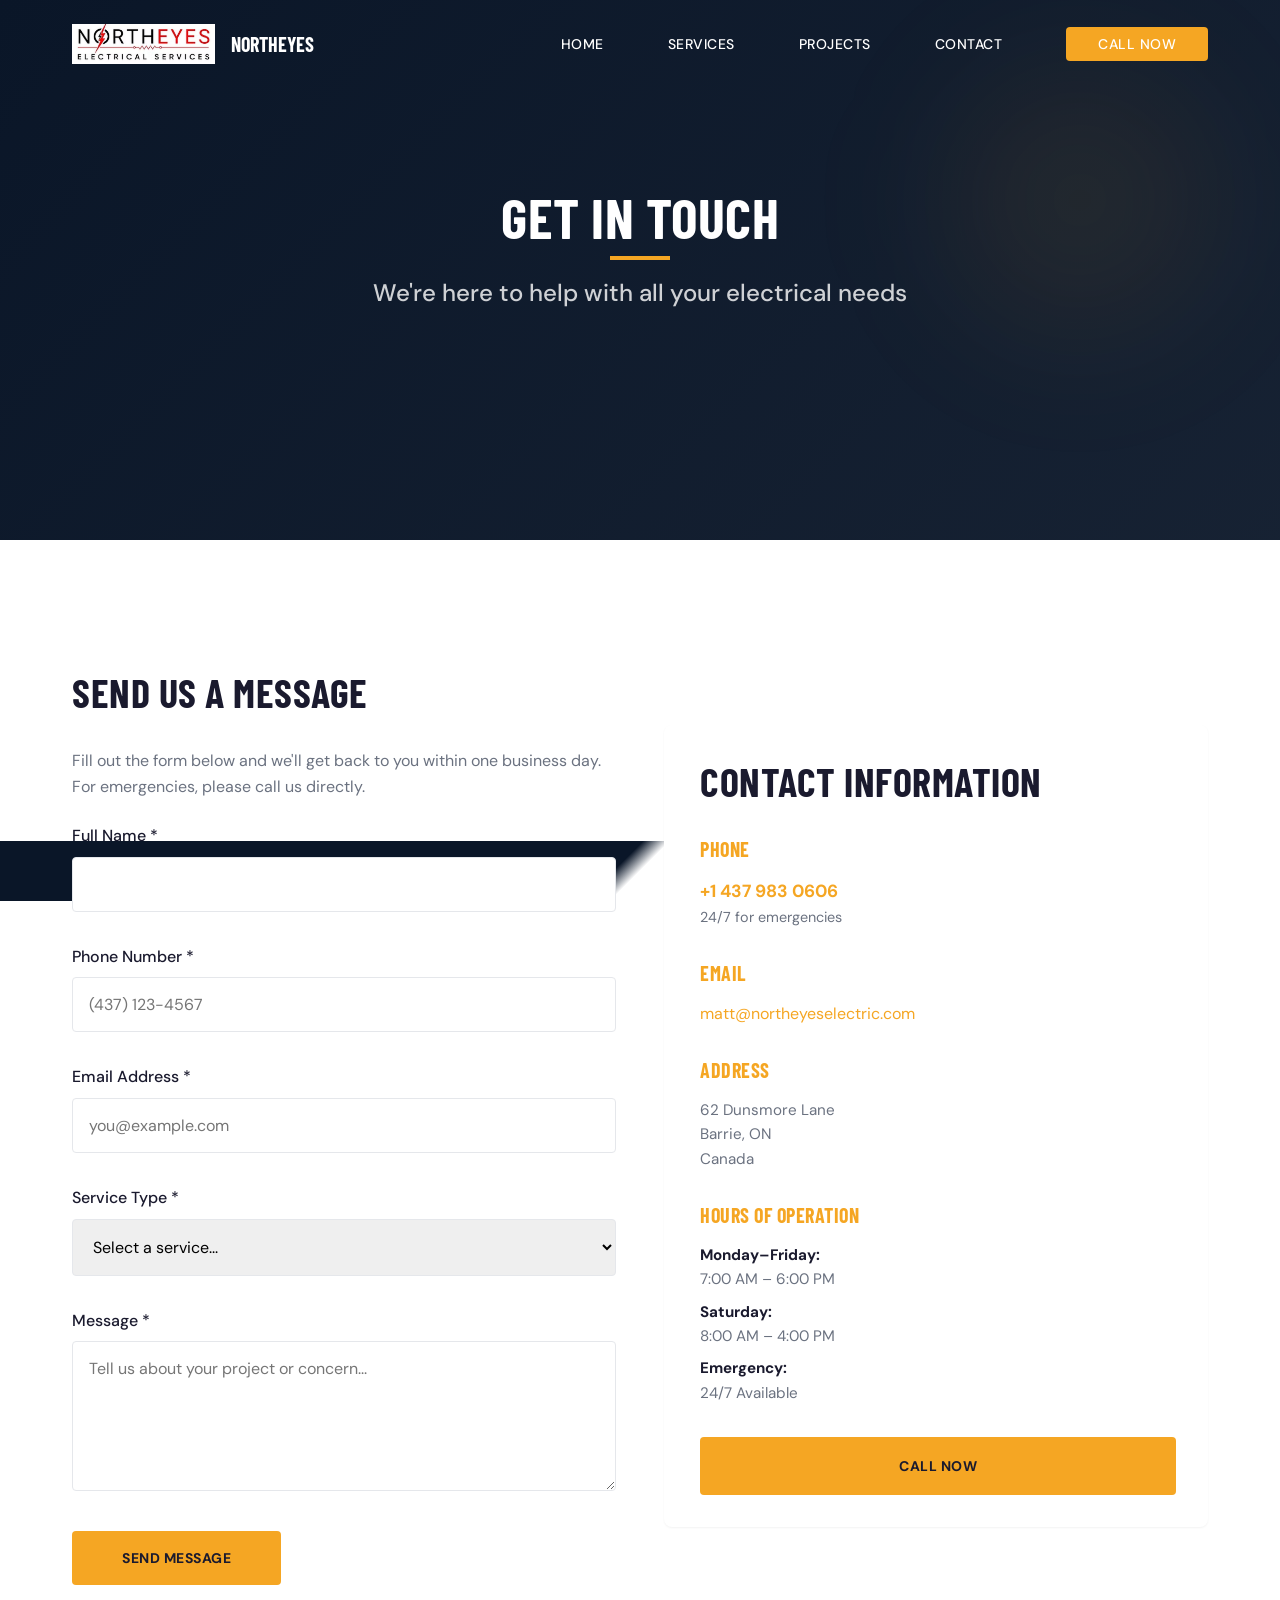
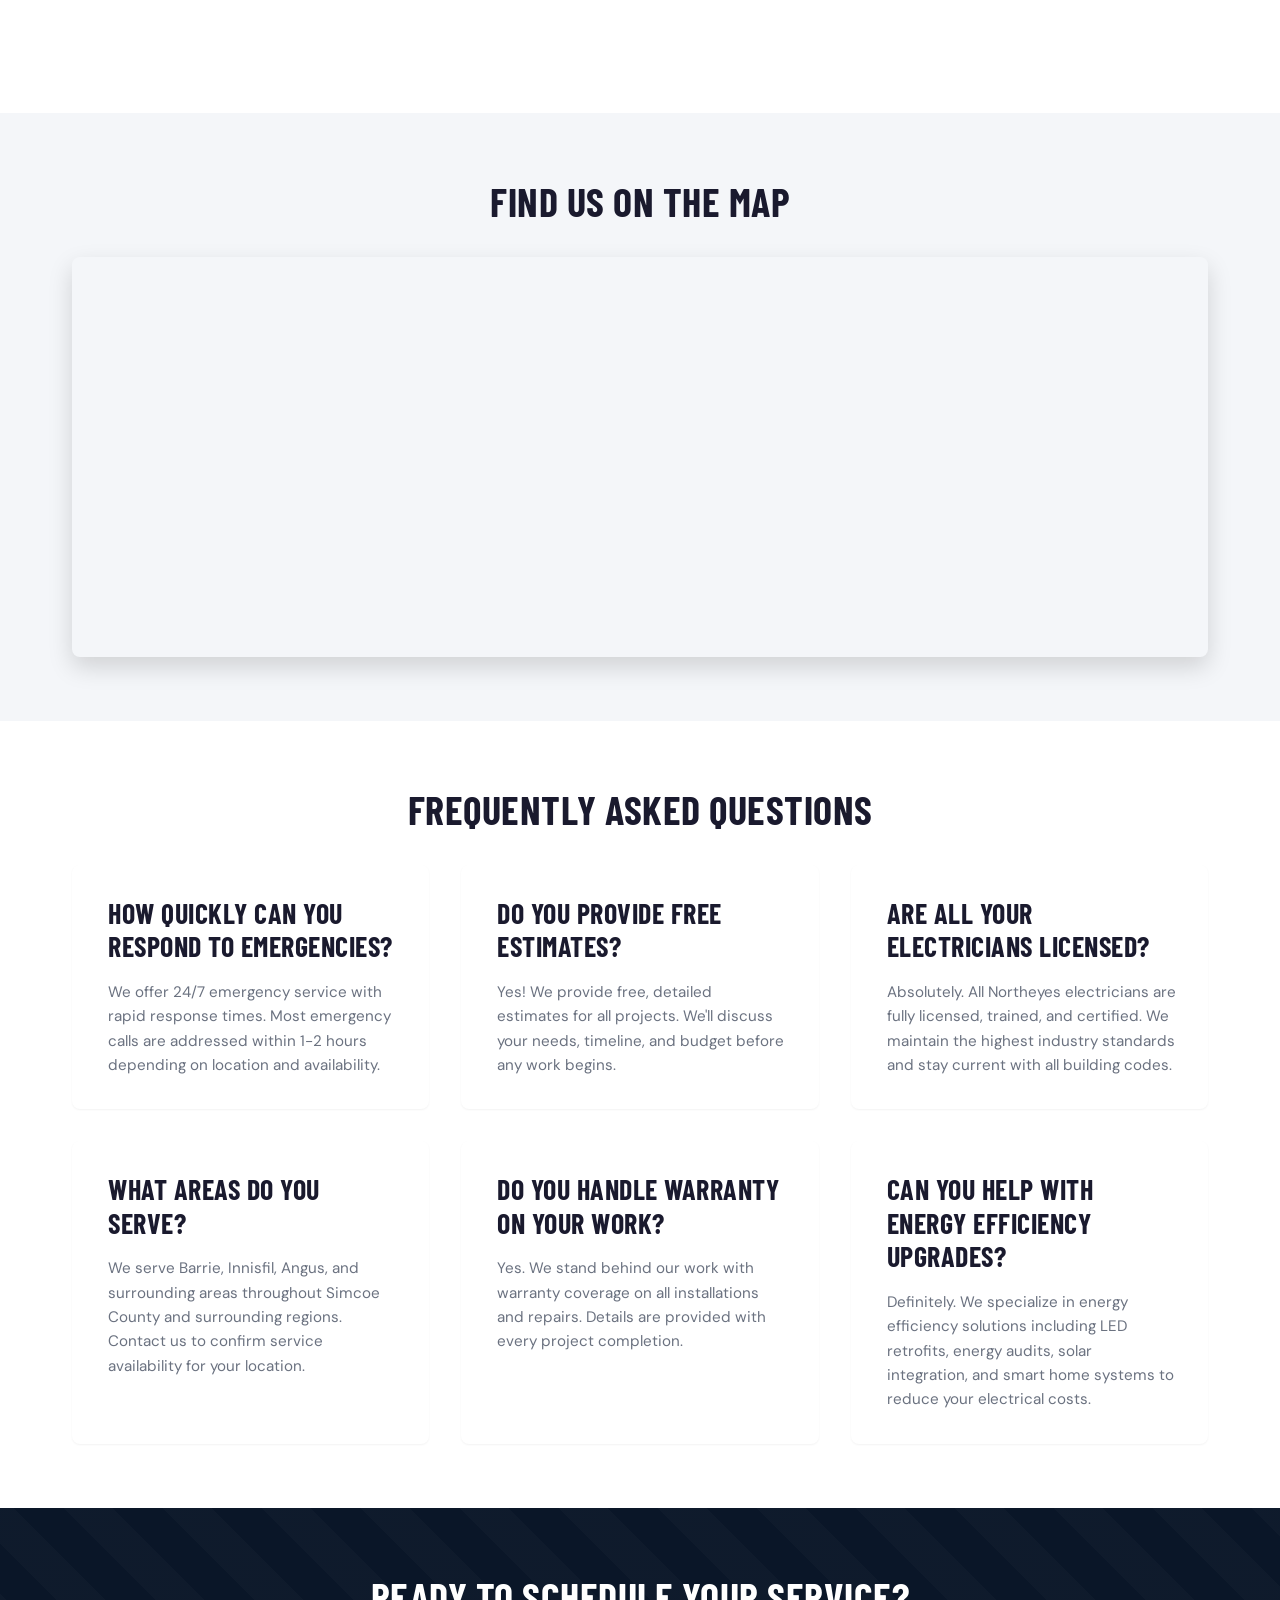
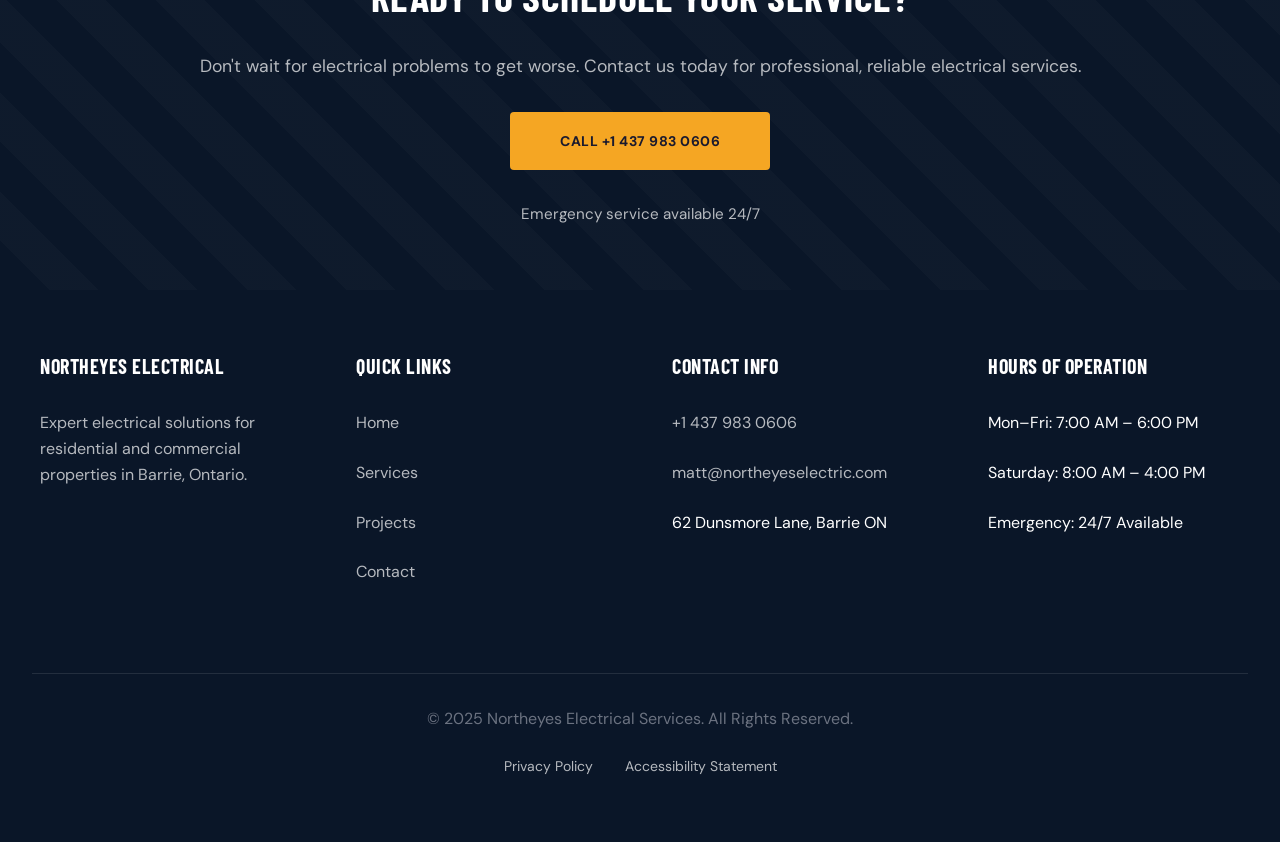
==== contact.html @ c3a29871 "first commit" ====
<!DOCTYPE html>
<html lang="en">
<head>
  <meta charset="UTF-8">
  <meta name="viewport" content="width=device-width, initial-scale=1.0">
  <meta name="robots" content="index, follow">
  <meta name="description" content="Contact Northeyes Electrical Services in Barrie, ON. Get a free consultation, call for emergency service, or fill out our contact form.">
  <meta name="keywords" content="contact electrician Barrie, electrical service request, emergency electrical service, electrician near me">
  <meta property="og:title" content="Contact Us | Northeyes Electrical Services">
  <meta property="og:description" content="Contact Northeyes Electrical Services in Barrie, Ontario. Available 24/7 for emergencies and consultations.">

  <title>Contact | Northeyes Electrical Services</title>
  
  <!-- Google Fonts -->
  <link rel="preconnect" href="https://fonts.googleapis.com">
  <link rel="preconnect" href="https://fonts.gstatic.com" crossorigin>
  <link href="https://fonts.googleapis.com/css2?family=Barlow+Condensed:wght@700&family=DM+Sans:wght@400;500&display=swap" rel="stylesheet">

  <!-- Stylesheet -->
  <link rel="stylesheet" href="css/style.css">
</head>
<body>

<!-- ===============================================
     HEADER & NAVIGATION
     =============================================== -->

<header>
  <div class="nav-container">
    <div class="logo">
      <img src="images/logo.png" alt="Northeyes Electrical Services Logo">
      <span>Northeyes</span>
    </div>

    <nav class="nav-menu">
      <li><a href="index.html">Home</a></li>
      <li><a href="services.html">Services</a></li>
      <li><a href="projects.html">Projects</a></li>
      <li><a href="contact.html">Contact</a></li>
      <li><a href="tel:+14379830606" class="nav-call-btn">Call Now</a></li>
    </nav>

    <div class="hamburger">
      <span></span>
      <span></span>
      <span></span>
    </div>
  </div>

  <div class="mobile-menu">
    <a href="index.html">Home</a>
    <a href="services.html">Services</a>
    <a href="projects.html">Projects</a>
    <a href="contact.html">Contact</a>
    <a href="tel:+14379830606" class="btn btn--primary">Call Now</a>
  </div>
</header>

<!-- ===============================================
     CONTACT HERO
     =============================================== -->

<section class="hero" style="padding-top: 120px; min-height: 60vh;">
  <div class="hero-content">
    <h1>Get in Touch</h1>
    <p class="subtitle">We're here to help with all your electrical needs</p>
  </div>
</section>

<!-- ===============================================
     CONTACT MAIN SECTION
     =============================================== -->

<section class="section">
  <div class="container">
    <div class="image-section" style="gap: var(--spacing-xl);">
      <!-- FORM -->
      <div class="scroll-animate">
        <h2>Send us a Message</h2>
        <p>Fill out the form below and we'll get back to you within one business day. For emergencies, please call us directly.</p>

        <div class="form-success" id="formSuccess">
          ✓ <strong>Thank you!</strong> Your message has been received. We'll contact you soon.
        </div>

        <form id="contactForm">
          <!-- Full Name -->
          <div class="form-group">
            <label for="fullName">Full Name *</label>
            <input type="text" id="fullName" name="fullName" required>
            <div class="form-error"></div>
          </div>

          <!-- Phone Number -->
          <div class="form-group">
            <label for="phone">Phone Number *</label>
            <input type="tel" id="phone" name="phone" placeholder="(437) 123-4567" required>
            <div class="form-error"></div>
          </div>

          <!-- Email -->
          <div class="form-group">
            <label for="email">Email Address *</label>
            <input type="email" id="email" name="email" placeholder="you@example.com" required>
            <div class="form-error"></div>
          </div>

          <!-- Service Type -->
          <div class="form-group">
            <label for="serviceType">Service Type *</label>
            <select id="serviceType" name="serviceType" required>
              <option value="">Select a service...</option>
              <option value="residential">Residential Electrical</option>
              <option value="commercial">Commercial Electrical</option>
              <option value="emergency">Emergency Service</option>
              <option value="smart-home">Smart Home Installation</option>
              <option value="inspection">Electrical Inspection</option>
              <option value="energy">Energy Efficiency Solutions</option>
              <option value="other">Other</option>
            </select>
            <div class="form-error"></div>
          </div>

          <!-- Message -->
          <div class="form-group">
            <label for="message">Message *</label>
            <textarea id="message" name="message" placeholder="Tell us about your project or concern..." required></textarea>
            <div class="form-error"></div>
          </div>

          <!-- Submit Button -->
          <button type="submit" class="btn btn--primary">Send Message</button>
        </form>
      </div>

      <!-- CONTACT INFO CARD -->
      <div class="scroll-animate">
        <div class="card" style="position: sticky; top: 120px;">
          <h2 style="margin-top: 0;">Contact Information</h2>

          <!-- Phone -->
          <div style="margin-bottom: var(--spacing-lg);">
            <h4 style="margin-bottom: var(--spacing-sm); color: var(--accent-amber);">Phone</h4>
            <a href="tel:+14379830606" style="font-size: 1.1rem; font-weight: var(--font-weight-bold);">+1 437 983 0606</a>
            <p style="margin-bottom: 0; font-size: 0.9rem; color: var(--text-muted);">24/7 for emergencies</p>
          </div>

          <!-- Email -->
          <div style="margin-bottom: var(--spacing-lg);">
            <h4 style="margin-bottom: var(--spacing-sm); color: var(--accent-amber);">Email</h4>
            <a href="mailto:matt@northeyeselectric.com" style="font-size: 1rem;">matt@northeyeselectric.com</a>
          </div>

          <!-- Address -->
          <div style="margin-bottom: var(--spacing-lg);">
            <h4 style="margin-bottom: var(--spacing-sm); color: var(--accent-amber);">Address</h4>
            <p style="margin-bottom: 0;">62 Dunsmore Lane<br>Barrie, ON<br>Canada</p>
          </div>

          <!-- Hours -->
          <div style="margin-bottom: var(--spacing-lg);">
            <h4 style="margin-bottom: var(--spacing-sm); color: var(--accent-amber);">Hours of Operation</h4>
            <p style="margin-bottom: var(--spacing-xs);">
              <strong>Monday–Friday:</strong><br>
              7:00 AM – 6:00 PM
            </p>
            <p style="margin-bottom: var(--spacing-xs);">
              <strong>Saturday:</strong><br>
              8:00 AM – 4:00 PM
            </p>
            <p style="margin-bottom: 0;">
              <strong>Emergency:</strong><br>
              24/7 Available
            </p>
          </div>

          <!-- CTA -->
          <a href="tel:+14379830606" class="btn btn--primary" style="width: 100%; text-align: center;">Call Now</a>
        </div>
      </div>
    </div>
  </div>
</section>

<!-- ===============================================
     GOOGLE MAPS
     =============================================== -->

<section class="section section--light">
  <div class="container">
    <h2 class="text-center mb-lg scroll-animate">Find Us on the Map</h2>
    <div class="scroll-animate" style="border-radius: 8px; overflow: hidden; box-shadow: var(--shadow-lg); height: 400px;">
      <iframe 
        src="https://www.google.com/maps/embed?pb=!1m18!1m12!1m3!1d2886.8741762282567!2d-79.69163!3d44.39024!2m3!1f0!2f0!3f0!3m2!1i1024!2i768!4f13.1!3m3!1m2!1s0x882b14c5c4c4c4c5%3A0x4c4c4c4c4c4c4c4c!2s62%20Dunsmore%20Ln%2C%20Barrie%2C%20ON%20L4N%205R5!5e0!3m2!1sen!2sca!4v1234567890"
        width="100%"
        height="100%"
        style="border:0;"
        allowfullscreen=""
        loading="lazy"
        referrerpolicy="no-referrer-when-downgrade">
      </iframe>
    </div>
  </div>
</section>

<!-- ===============================================
     FAQ SECTION
     =============================================== -->

<section class="section">
  <div class="container">
    <div class="text-center scroll-animate mb-lg">
      <h2>Frequently Asked Questions</h2>
    </div>

    <div class="grid grid--2-col">
      <div class="card scroll-animate">
        <h3>How quickly can you respond to emergencies?</h3>
        <p>We offer 24/7 emergency service with rapid response times. Most emergency calls are addressed within 1-2 hours depending on location and availability.</p>
      </div>

      <div class="card scroll-animate">
        <h3>Do you provide free estimates?</h3>
        <p>Yes! We provide free, detailed estimates for all projects. We'll discuss your needs, timeline, and budget before any work begins.</p>
      </div>

      <div class="card scroll-animate">
        <h3>Are all your electricians licensed?</h3>
        <p>Absolutely. All Northeyes electricians are fully licensed, trained, and certified. We maintain the highest industry standards and stay current with all building codes.</p>
      </div>

      <div class="card scroll-animate">
        <h3>What areas do you serve?</h3>
        <p>We serve Barrie, Innisfil, Angus, and surrounding areas throughout Simcoe County and surrounding regions. Contact us to confirm service availability for your location.</p>
      </div>

      <div class="card scroll-animate">
        <h3>Do you handle warranty on your work?</h3>
        <p>Yes. We stand behind our work with warranty coverage on all installations and repairs. Details are provided with every project completion.</p>
      </div>

      <div class="card scroll-animate">
        <h3>Can you help with energy efficiency upgrades?</h3>
        <p>Definitely. We specialize in energy efficiency solutions including LED retrofits, energy audits, solar integration, and smart home systems to reduce your electrical costs.</p>
      </div>
    </div>
  </div>
</section>

<!-- ===============================================
     CTA SECTION
     =============================================== -->

<section class="section section--dark">
  <div class="container text-center">
    <h2 class="text-white scroll-animate">Ready to Schedule Your Service?</h2>
    <p class="text-white mb-lg scroll-animate" style="font-size: 1.1rem;">Don't wait for electrical problems to get worse. Contact us today for professional, reliable electrical services.</p>
    <div class="scroll-animate">
      <a href="tel:+14379830606" class="btn btn--primary">Call +1 437 983 0606</a>
      <p class="text-white mt-lg" style="margin-bottom: 0; font-size: 0.95rem;">Emergency service available 24/7</p>
    </div>
  </div>
</section>

<!-- ===============================================
     FOOTER
     =============================================== -->

<footer>
  <div class="footer-content">
    <div class="footer-section">
      <h4>Northeyes Electrical</h4>
      <p class="footer-tagline">Expert electrical solutions for residential and commercial properties in Barrie, Ontario.</p>
    </div>

    <div class="footer-section">
      <h4>Quick Links</h4>
      <ul>
        <li><a href="index.html">Home</a></li>
        <li><a href="services.html">Services</a></li>
        <li><a href="projects.html">Projects</a></li>
        <li><a href="contact.html">Contact</a></li>
      </ul>
    </div>

    <div class="footer-section">
      <h4>Contact Info</h4>
      <ul>
        <li><a href="tel:+14379830606">+1 437 983 0606</a></li>
        <li><a href="mailto:matt@northeyeselectric.com">matt@northeyeselectric.com</a></li>
        <li>62 Dunsmore Lane, Barrie ON</li>
      </ul>
    </div>

    <div class="footer-section">
      <h4>Hours of Operation</h4>
      <ul>
        <li>Mon–Fri: 7:00 AM – 6:00 PM</li>
        <li>Saturday: 8:00 AM – 4:00 PM</li>
        <li>Emergency: 24/7 Available</li>
      </ul>
    </div>
  </div>

  <div class="footer-bottom">
    <p>&copy; 2025 Northeyes Electrical Services. All Rights Reserved.</p>
    <div class="footer-links">
      <a href="#">Privacy Policy</a>
      <a href="#">Accessibility Statement</a>
    </div>
  </div>
</footer>

<!-- ===============================================
     SCRIPTS
     =============================================== -->

<script src="js/main.js"></script>

</body>
</html>
---- css/style.css ----
/* ===============================================
   NORTHEYES ELECTRICAL SERVICES - MAIN STYLESHEET
   =============================================== */

/* CSS CUSTOM PROPERTIES (Variables) */
:root {
    /* Colors */
    --primary-dark: #0A1628;
    --accent-amber: #F5A623;
    --light-bg: #F4F6F9;
    --text-dark: #1A1A2E;
    --text-muted: #6B7280;
    --white: #FFFFFF;
    --border-light: #E5E7EB;

    /* Typography */
    --font-heading: "Barlow Condensed", sans-serif;
    --font-body: "DM Sans", sans-serif;
    --font-weight-regular: 400;
    --font-weight-medium: 500;
    --font-weight-bold: 700;

    /* Spacing */
    --spacing-xs: 0.5rem;
    --spacing-sm: 1rem;
    --spacing-md: 1.5rem;
    --spacing-lg: 2rem;
    --spacing-xl: 3rem;
    --spacing-2xl: 4rem;

    /* Transitions */
    --transition-base: all 0.3s ease;
    --transition-smooth: all 0.5s cubic-bezier(0.25, 0.46, 0.45, 0.94);

    /* Shadows */
    --shadow-sm: 0 1px 2px rgba(0, 0, 0, 0.05);
    --shadow-md: 0 4px 6px rgba(0, 0, 0, 0.1);
    --shadow-lg: 0 10px 25px rgba(0, 0, 0, 0.15);
    --shadow-xl: 0 20px 40px rgba(0, 0, 0, 0.2);
}

/* ===============================================
   GLOBAL STYLES
   =============================================== */

* {
    margin: 0;
    padding: 0;
    box-sizing: border-box;
}

html {
    scroll-behavior: smooth;
}

body {
    font-family: var(--font-body);
    font-size: 16px;
    line-height: 1.6;
    color: var(--text-dark);
    background-color: var(--white);
    overflow-x: hidden;
}

img {
    max-width: 100%;
    height: auto;
    display: block;
}

a {
    color: var(--accent-amber);
    text-decoration: none;
    transition: var(--transition-base);
}

a:hover {
    opacity: 0.8;
}

button {
    cursor: pointer;
    font-family: var(--font-body);
    border: none;
    transition: var(--transition-base);
}

/* ===============================================
   TYPOGRAPHY
   =============================================== */

h1,
h2,
h3,
h4,
h5,
h6 {
    font-family: var(--font-heading);
    font-weight: var(--font-weight-bold);
    text-transform: uppercase;
    letter-spacing: 0.5px;
    line-height: 1.2;
    color: var(--text-dark);
}

h1 {
    font-size: clamp(2rem, 5vw, 3.5rem);
    margin-bottom: var(--spacing-md);
}

h2 {
    font-size: clamp(1.75rem, 4vw, 2.5rem);
    margin-bottom: var(--spacing-lg);
}

h3 {
    font-size: clamp(1.25rem, 3vw, 1.75rem);
    margin-bottom: var(--spacing-md);
}

h4 {
    font-size: 1.25rem;
    margin-bottom: var(--spacing-sm);
}

p {
    margin-bottom: var(--spacing-md);
    color: var(--text-muted);
    font-size: 1rem;
}

strong {
    color: var(--text-dark);
    font-weight: var(--font-weight-bold);
}

/* ===============================================
   CONTAINERS & LAYOUT
   =============================================== */

.container {
    max-width: 1200px;
    margin: 0 auto;
    padding: 0 var(--spacing-lg);
}

.section {
    padding: var(--spacing-2xl) 0;
}

.section--dark {
    background-color: var(--primary-dark);
    color: var(--white);
    background-image:
        repeating-linear-gradient(45deg,
            transparent,
            transparent 35px,
            rgba(255, 255, 255, 0.02) 35px,
            rgba(255, 255, 255, 0.02) 70px);
}

.section--dark p,
.section--dark .text-muted {
    color: rgba(255, 255, 255, 0.7);
}

.section--light {
    background-color: var(--light-bg);
}

/* Diagonal dividers */
.section--dark::after {
    content: "";
    position: absolute;
    bottom: -1px;
    left: 0;
    right: 0;
    height: 60px;
    background: linear-gradient(135deg, var(--primary-dark) 0%, var(--primary-dark) 48%, transparent 50%);
    pointer-events: none;
    z-index: -1;
}

/* ===============================================
   BUTTONS & CTAs
   =============================================== */

.btn {
    display: inline-block;
    padding: var(--spacing-sm) var(--spacing-xl);
    border-radius: 4px;
    font-weight: var(--font-weight-bold);
    text-transform: uppercase;
    letter-spacing: 0.5px;
    font-size: 0.875rem;
    transition: var(--transition-base);
    text-decoration: none;
    border: 2px solid transparent;
    cursor: pointer;
    white-space: nowrap;
}

.btn--primary {
    background-color: var(--accent-amber);
    color: var(--text-dark);
}

.btn--primary:hover {
    transform: translateY(-2px);
    box-shadow: 0 8px 20px rgba(245, 166, 35, 0.3);
}

.btn--secondary {
    background-color: transparent;
    color: var(--white);
    border: 2px solid var(--white);
}

.btn--secondary:hover {
    background-color: var(--white);
    color: var(--primary-dark);
}

.btn--outline-dark {
    background-color: transparent;
    color: var(--text-dark);
    border: 2px solid var(--text-dark);
}

.btn--outline-dark:hover {
    background-color: var(--text-dark);
    color: var(--white);
}

.btn-group {
    display: flex;
    gap: var(--spacing-md);
    flex-wrap: wrap;
    margin-top: var(--spacing-lg);
}

/* ===============================================
   HEADER & NAVIGATION
   =============================================== */

header {
    position: fixed;
    top: 0;
    left: 0;
    right: 0;
    z-index: 1000;
    background-color: transparent;
    transition: var(--transition-smooth);
    padding: var(--spacing-md) 0;
}

header.scrolled {
    background-color: rgba(10, 22, 40, 0.95);
    box-shadow: var(--shadow-md);
    padding: var(--spacing-sm) 0;
}

.nav-container {
    display: flex;
    justify-content: space-between;
    align-items: center;
    padding: 0 var(--spacing-lg);
    max-width: 1200px;
    margin: 0 auto;
}

.logo {
    display: flex;
    align-items: center;
    gap: var(--spacing-sm);
    font-family: var(--font-heading);
    font-weight: var(--font-weight-bold);
    color: var(--white);
    font-size: 1.25rem;
    text-transform: uppercase;
}

.logo img {
    height: 40px;
    width: auto;
}

.nav-menu {
    display: flex;
    list-style: none;
    gap: var(--spacing-2xl);
    align-items: center;
}

.nav-menu a {
    color: var(--white);
    font-weight: var(--font-weight-medium);
    text-transform: uppercase;
    font-size: 0.875rem;
    letter-spacing: 0.5px;
    position: relative;
    padding-bottom: var(--spacing-xs);
}

.nav-menu a::after {
    content: "";
    position: absolute;
    bottom: 0;
    left: 0;
    width: 0;
    height: 2px;
    background-color: var(--accent-amber);
    transition: width 0.3s ease;
}

.nav-menu a:hover::after {
    width: 100%;
}

.nav-call-btn {
    background-color: var(--accent-amber);
    color: var(--text-dark);
    padding: var(--spacing-xs) var(--spacing-lg);
    border-radius: 4px;
    font-weight: var(--font-weight-bold);
    font-size: 0.875rem;
    text-transform: uppercase;
    white-space: nowrap;
}

.hamburger {
    display: none;
    flex-direction: column;
    cursor: pointer;
    gap: 5px;
}

.hamburger span {
    width: 25px;
    height: 3px;
    background-color: var(--white);
    transition: var(--transition-base);
}

.hamburger.active span:nth-child(1) {
    transform: rotate(45deg) translate(8px, 8px);
}

.hamburger.active span:nth-child(2) {
    opacity: 0;
}

.hamburger.active span:nth-child(3) {
    transform: rotate(-45deg) translate(7px, -7px);
}

/* ===============================================
   MOBILE MENU (Hamburger)
   =============================================== */

.mobile-menu {
    display: none;
    position: fixed;
    top: 80px;
    left: 0;
    right: 0;
    background-color: rgba(10, 22, 40, 0.98);
    flex-direction: column;
    gap: var(--spacing-lg);
    padding: var(--spacing-xl);
    z-index: 999;
    animation: slideDown 0.3s ease;
}

.mobile-menu.active {
    display: flex;
}

@keyframes slideDown {
    from {
        transform: translateY(-100%);
        opacity: 0;
    }

    to {
        transform: translateY(0);
        opacity: 1;
    }
}

.mobile-menu a {
    color: var(--white);
    font-weight: var(--font-weight-medium);
    text-transform: uppercase;
    font-size: 1rem;
    letter-spacing: 0.5px;
}

/* ===============================================
   HERO SECTION
   =============================================== */

.hero {
    background: linear-gradient(135deg, var(--primary-dark) 0%, rgba(10, 22, 40, 0.95) 100%);
    background-image:
        linear-gradient(135deg, var(--primary-dark) 0%, rgba(10, 22, 40, 0.95) 100%),
        repeating-linear-gradient(45deg,
            transparent,
            transparent 35px,
            rgba(255, 255, 255, 0.02) 35px,
            rgba(255, 255, 255, 0.02) 70px);
    color: var(--white);
    padding: 150px var(--spacing-lg) 100px;
    text-align: center;
    min-height: 100vh;
    display: flex;
    flex-direction: column;
    justify-content: center;
    align-items: center;
    position: relative;
    overflow: hidden;
}

.hero::before {
    content: "";
    position: absolute;
    top: 0;
    right: 0;
    width: 400px;
    height: 400px;
    background: radial-gradient(circle, rgba(245, 166, 35, 0.1) 0%, transparent 70%);
    filter: blur(60px);
    z-index: 0;
}

.hero-content {
    position: relative;
    z-index: 1;
    max-width: 900px;
    animation: fadeInUp 1s ease;
}

@keyframes fadeInUp {
    from {
        opacity: 0;
        transform: translateY(30px);
    }

    to {
        opacity: 1;
        transform: translateY(0);
    }
}

.hero h1 {
    color: var(--white);
    margin-bottom: var(--spacing-md);
    position: relative;
    display: inline-block;
}

.hero h1::after {
    content: "";
    position: absolute;
    bottom: -10px;
    left: 50%;
    transform: translateX(-50%);
    width: 60px;
    height: 4px;
    background: var(--accent-amber);
    animation: expandWidth 1s ease 0.3s both;
}

@keyframes expandWidth {
    from {
        width: 0;
    }

    to {
        width: 60px;
    }
}

.hero .subtitle {
    font-size: clamp(1rem, 2.5vw, 1.5rem);
    color: rgba(255, 255, 255, 0.8);
    margin-bottom: var(--spacing-2xl);
    font-weight: var(--font-weight-medium);
}

/* ===============================================
   CARDS & GRIDS
   =============================================== */

.grid {
    display: grid;
    gap: var(--spacing-lg);
    margin-top: var(--spacing-lg);
}

.grid--2-col {
    grid-template-columns: repeat(auto-fit, minmax(300px, 1fr));
}

.grid--3-col {
    grid-template-columns: repeat(auto-fit, minmax(300px, 1fr));
}

.grid--4-col {
    grid-template-columns: repeat(auto-fit, minmax(250px, 1fr));
}

.grid--6-col {
    grid-template-columns: repeat(auto-fit, minmax(200px, 1fr));
}

/* Responsive grids */
@media (max-width: 768px) {
    .grid--6-col {
        grid-template-columns: repeat(2, 1fr);
    }

    .grid--4-col {
        grid-template-columns: repeat(2, 1fr);
    }

    .grid--3-col {
        grid-template-columns: 1fr;
    }
}

@media (max-width: 480px) {

    .grid--6-col,
    .grid--4-col,
    .grid--3-col {
        grid-template-columns: 1fr;
    }
}

.card {
    background: var(--white);
    padding: var(--spacing-lg);
    border-radius: 8px;
    box-shadow: var(--shadow-sm);
    transition: var(--transition-smooth);
    position: relative;
    border-left: 4px solid transparent;
}

.card:hover {
    transform: translateY(-8px);
    box-shadow: var(--shadow-lg);
    border-left-color: var(--accent-amber);
}

.card--dark {
    background-color: rgba(10, 22, 40, 0.95);
    color: var(--white);
    border-left: 4px solid transparent;
}

.card--dark:hover {
    border-left-color: var(--accent-amber);
}

.card-icon {
    font-size: 2.5rem;
    margin-bottom: var(--spacing-md);
}

.card h3 {
    margin-bottom: var(--spacing-sm);
}

.card p {
    font-size: 0.95rem;
    margin-bottom: 0;
}

.badge {
    display: inline-block;
    background-color: var(--accent-amber);
    color: var(--text-dark);
    padding: var(--spacing-xs) var(--spacing-sm);
    border-radius: 20px;
    font-size: 0.75rem;
    font-weight: var(--font-weight-bold);
    text-transform: uppercase;
    margin-bottom: var(--spacing-md);
}

/* ===============================================
   IMAGE SECTION (Two-column alternating)
   =============================================== */

.image-section {
    display: grid;
    grid-template-columns: 1fr 1fr;
    gap: var(--spacing-2xl);
    align-items: center;
    margin: var(--spacing-2xl) 0;
}

.image-section.reverse {
    direction: rtl;
}

.image-section.reverse>* {
    direction: ltr;
}

.image-section-img {
    width: 100%;
    height: 400px;
    object-fit: cover;
    border-radius: 8px;
    box-shadow: var(--shadow-lg);
}

.image-section-content h2 {
    margin-top: 0;
}

.image-section-content ul {
    list-style: none;
    margin: var(--spacing-lg) 0;
}

.image-section-content li {
    padding-left: var(--spacing-lg);
    margin-bottom: var(--spacing-md);
    position: relative;
    color: var(--text-muted);
}

.image-section-content li::before {
    content: "✓";
    position: absolute;
    left: 0;
    color: var(--accent-amber);
    font-weight: var(--font-weight-bold);
}

@media (max-width: 768px) {
    .image-section {
        grid-template-columns: 1fr;
        gap: var(--spacing-lg);
    }

    .image-section.reverse {
        direction: ltr;
    }

    .image-section-img {
        height: 300px;
    }
}

/* ===============================================
   GALLERY / MASONRY
   =============================================== */

.gallery {
    display: grid;
    grid-template-columns: repeat(3, 1fr);
    gap: var(--spacing-lg);
}

.gallery-item {
    position: relative;
    overflow: hidden;
    border-radius: 8px;
    cursor: pointer;
    aspect-ratio: 1;
}

.gallery-item img {
    width: 100%;
    height: 100%;
    object-fit: cover;
    transition: transform 0.5s ease;
}

.gallery-item:hover img {
    transform: scale(1.1);
}

.gallery-overlay {
    position: absolute;
    top: 0;
    left: 0;
    right: 0;
    bottom: 0;
    background: rgba(10, 22, 40, 0.7);
    display: flex;
    align-items: center;
    justify-content: center;
    opacity: 0;
    transition: opacity 0.3s ease;
}

.gallery-item:hover .gallery-overlay {
    opacity: 1;
}

.gallery-overlay-icon {
    font-size: 2rem;
    color: var(--accent-amber);
}

@media (max-width: 768px) {
    .gallery {
        grid-template-columns: repeat(2, 1fr);
    }
}

@media (max-width: 480px) {
    .gallery {
        grid-template-columns: 1fr;
    }
}

/* ===============================================
   LIGHTBOX
   =============================================== */

.lightbox {
    display: none;
    position: fixed;
    top: 0;
    left: 0;
    right: 0;
    bottom: 0;
    background: rgba(0, 0, 0, 0.95);
    z-index: 2000;
    justify-content: center;
    align-items: center;
    animation: fadeIn 0.3s ease;
}

.lightbox.active {
    display: flex;
}

@keyframes fadeIn {
    from {
        opacity: 0;
    }

    to {
        opacity: 1;
    }
}

.lightbox-content {
    position: relative;
    max-width: 90%;
    max-height: 90%;
}

.lightbox-image {
    width: 100%;
    height: auto;
    max-width: 100%;
    max-height: 85vh;
    object-fit: contain;
}

.lightbox-close {
    position: absolute;
    top: -40px;
    right: 0;
    background: none;
    border: none;
    color: var(--white);
    font-size: 2rem;
    cursor: pointer;
    transition: var(--transition-base);
}

.lightbox-close:hover {
    color: var(--accent-amber);
}

/* ===============================================
   FORMS
   =============================================== */

.form-group {
    margin-bottom: var(--spacing-lg);
}

label {
    display: block;
    margin-bottom: var(--spacing-xs);
    font-weight: var(--font-weight-medium);
    color: var(--text-dark);
}

input,
textarea,
select {
    width: 100%;
    padding: var(--spacing-sm);
    border: 1px solid var(--border-light);
    border-radius: 4px;
    font-family: var(--font-body);
    font-size: 1rem;
    transition: var(--transition-base);
}

input:focus,
textarea:focus,
select:focus {
    outline: none;
    border-color: var(--accent-amber);
    box-shadow: 0 0 0 3px rgba(245, 166, 35, 0.1);
}

textarea {
    resize: vertical;
    min-height: 150px;
}

input.error,
textarea.error,
select.error {
    border-color: #DC2626;
}

.form-error {
    color: #DC2626;
    font-size: 0.875rem;
    margin-top: var(--spacing-xs);
    display: none;
}

.form-error.show {
    display: block;
}

.form-success {
    background-color: #ECFDF5;
    border: 1px solid #6EE7B7;
    color: #065F46;
    padding: var(--spacing-lg);
    border-radius: 4px;
    display: none;
    margin-bottom: var(--spacing-lg);
}

.form-success.show {
    display: block;
}

/* ===============================================
   FOOTER
   =============================================== */

footer {
    background-color: var(--primary-dark);
    color: var(--white);
    padding: var(--spacing-2xl) var(--spacing-lg);
}

.footer-content {
    display: grid;
    grid-template-columns: repeat(auto-fit, minmax(250px, 1fr));
    gap: var(--spacing-2xl);
    max-width: 1200px;
    margin: 0 auto;
    margin-bottom: var(--spacing-2xl);
}

.footer-section h4 {
    color: var(--white);
    margin-bottom: var(--spacing-lg);
}

.footer-section ul {
    list-style: none;
}

.footer-section li {
    margin-bottom: var(--spacing-md);
}

.footer-section a {
    color: rgba(255, 255, 255, 0.7);
}

.footer-section a:hover {
    color: var(--accent-amber);
}

.footer-tagline {
    color: rgba(255, 255, 255, 0.7);
    margin-top: var(--spacing-sm);
}

.footer-bottom {
    border-top: 1px solid rgba(255, 255, 255, 0.1);
    padding-top: var(--spacing-lg);
    text-align: center;
    color: rgba(255, 255, 255, 0.5);
    font-size: 0.875rem;
}

.footer-links {
    display: flex;
    gap: var(--spacing-lg);
    justify-content: center;
    flex-wrap: wrap;
}

.footer-links a {
    color: rgba(255, 255, 255, 0.7);
}

@media (max-width: 768px) {
    .footer-content {
        grid-template-columns: 1fr;
    }
}

/* ===============================================
   UTILITIES & ANIMATIONS
   =============================================== */

.fade-in {
    animation: fadeIn 0.6s ease;
}

.fade-in-up {
    animation: fadeInUp 0.6s ease;
}

.text-center {
    text-align: center;
}

.text-white {
    color: var(--white);
}

.text-accent {
    color: var(--accent-amber);
}

.text-muted {
    color: var(--text-muted);
}

.mb-sm {
    margin-bottom: var(--spacing-sm);
}

.mb-md {
    margin-bottom: var(--spacing-md);
}

.mb-lg {
    margin-bottom: var(--spacing-lg);
}

.mt-lg {
    margin-top: var(--spacing-lg);
}

.mt-xl {
    margin-top: var(--spacing-xl);
}

/* Scroll animation trigger */
.scroll-animate {
    opacity: 0;
    transform: translateY(20px);
    transition: opacity 0.6s ease, transform 0.6s ease;
}

.scroll-animate.in-view {
    opacity: 1;
    transform: translateY(0);
}

/* ===============================================
   SECTION DIVIDERS
   =============================================== */

.divider {
    position: relative;
    height: 80px;
    overflow: hidden;
    background: var(--primary-dark);
    margin: 0;
    padding: 0;
}

.divider::before {
    content: "";
    position: absolute;
    top: -1px;
    left: 0;
    right: 0;
    height: 100%;
    background: linear-gradient(135deg, var(--primary-dark) 0%, var(--primary-dark) 48%, transparent 50%);
    clip-path: polygon(0 0, 100% 0, 100% 60%, 0 100%);
}

/* ===============================================
   RESPONSIVE DESIGN
   =============================================== */

@media (max-width: 768px) {
    .container {
        padding: 0 var(--spacing-md);
    }

    .section {
        padding: var(--spacing-xl) 0;
    }

    .nav-menu {
        display: none;
    }

    .hamburger {
        display: flex;
    }

    .hero {
        padding: 120px var(--spacing-lg) 80px;
        min-height: auto;
    }

    .btn-group {
        flex-direction: column;
    }

    .btn {
        width: 100%;
        text-align: center;
    }

    .hero .subtitle {
        font-size: 1rem;
    }
}

@media (max-width: 480px) {
    :root {
        --spacing-lg: 1.5rem;
        --spacing-xl: 2rem;
    }

    h1 {
        font-size: 1.75rem;
    }

    h2 {
        font-size: 1.5rem;
    }

    .nav-container {
        padding: 0 var(--spacing-md);
    }

    .logo {
        font-size: 1rem;
    }

    .logo img {
        height: 32px;
    }

    .hero {
        padding: 100px var(--spacing-md) 60px;
    }

    .image-section-img {
        height: 250px;
    }
}

/* ===============================================
   PRINT STYLES
   =============================================== */

@media print {

    header,
    footer,
    .btn-group,
    .lightbox {
        display: none;
    }
}
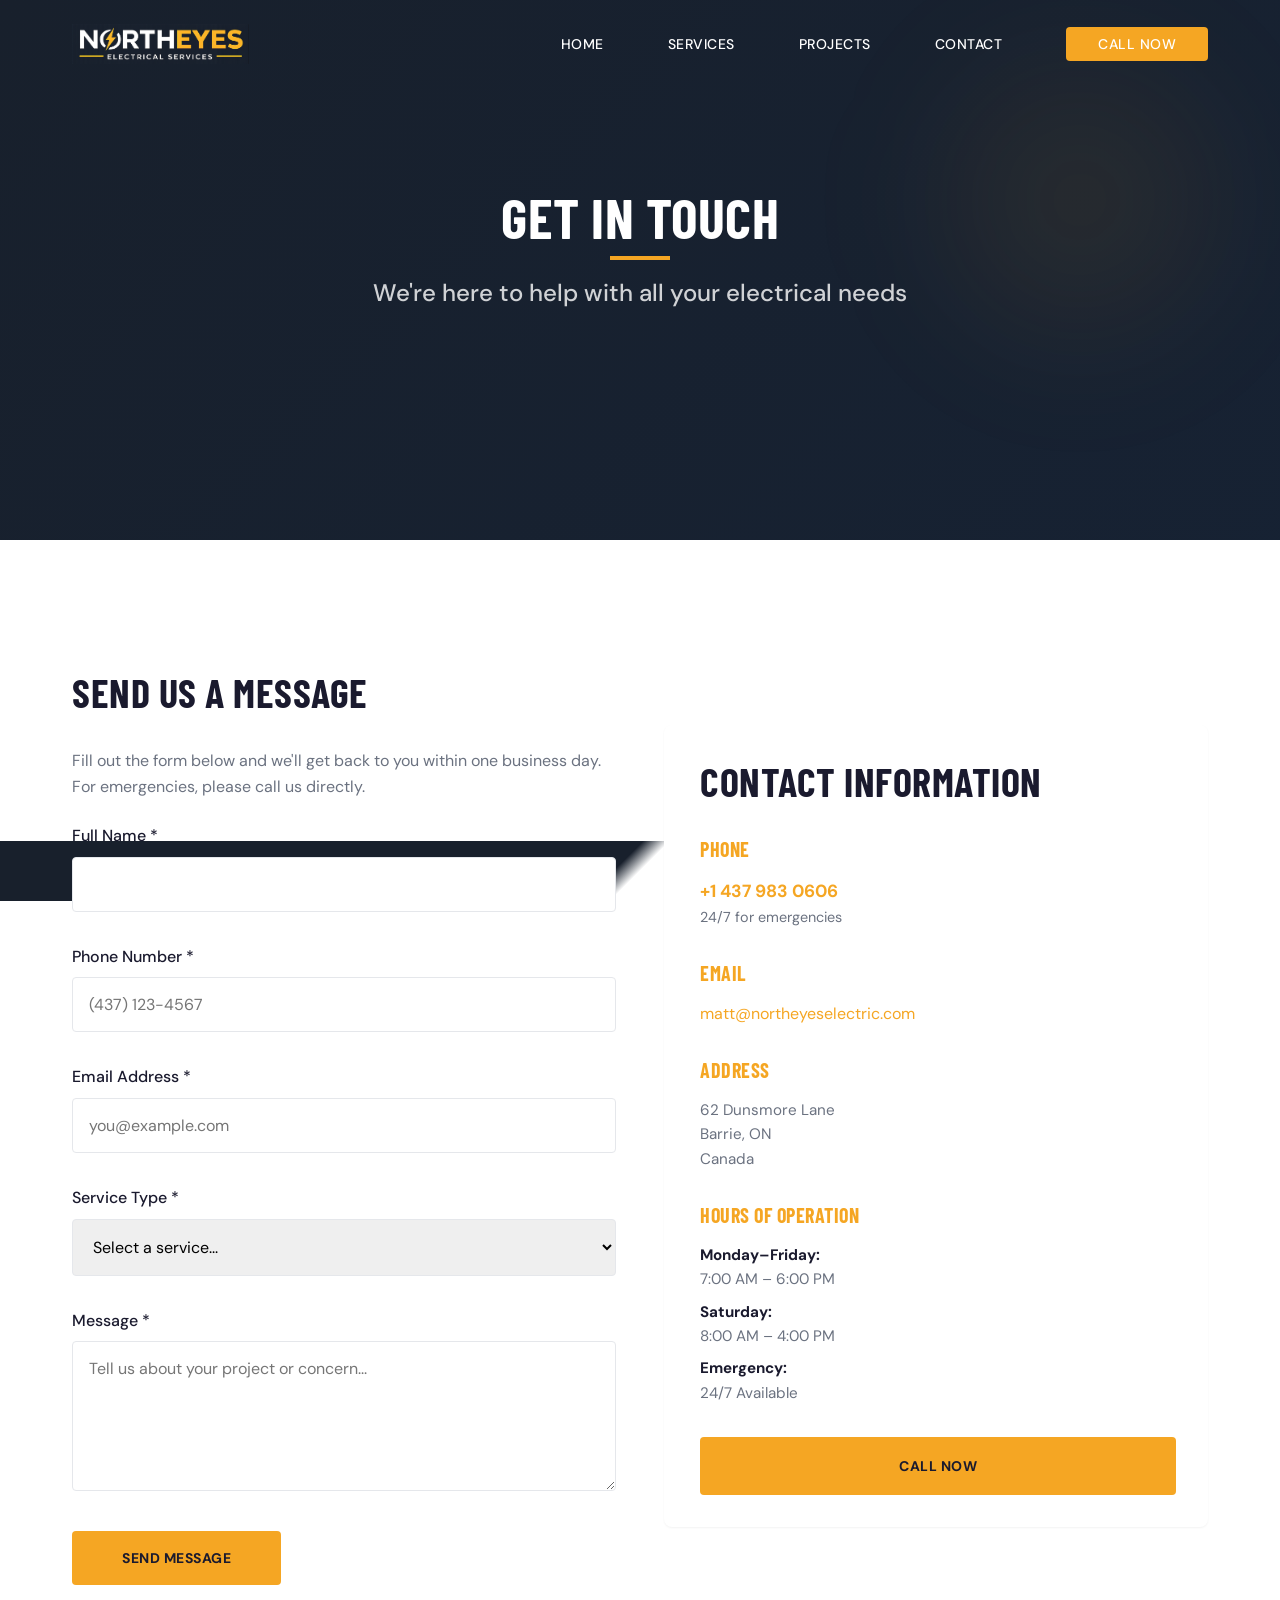
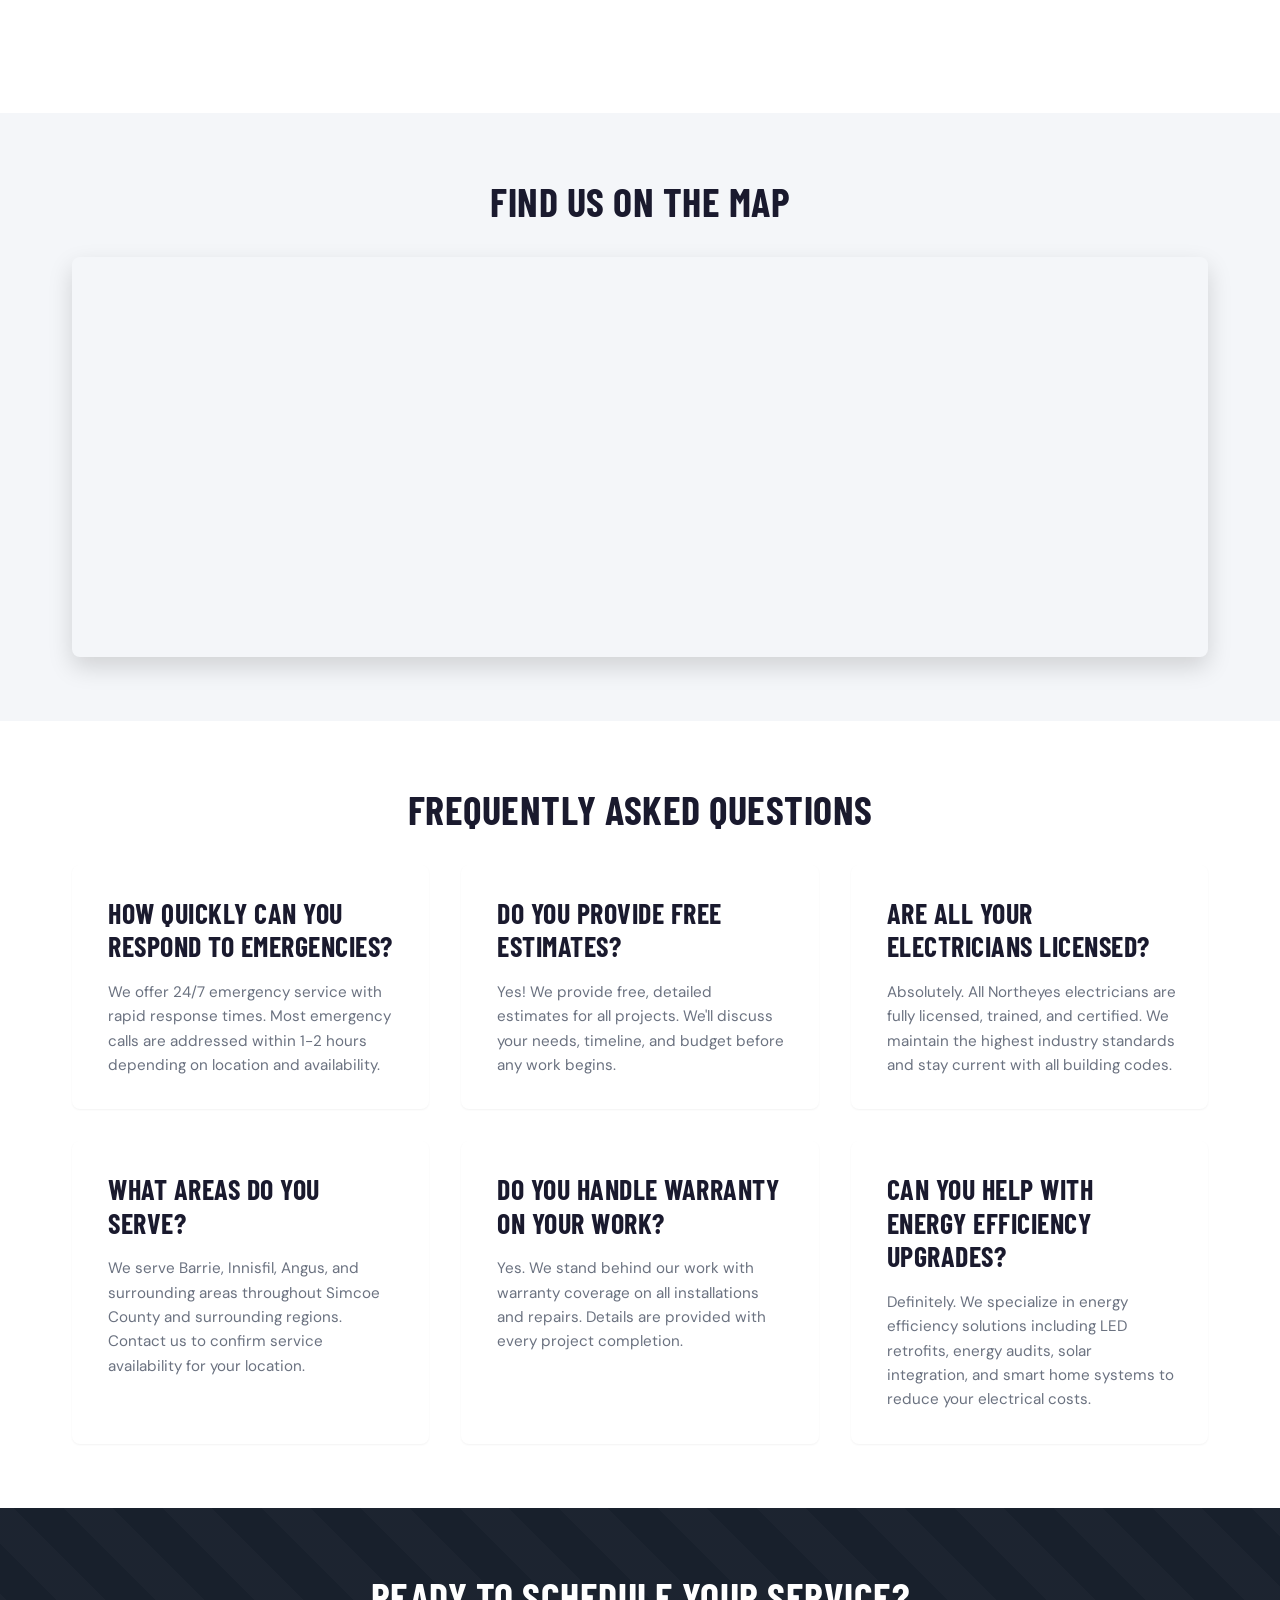
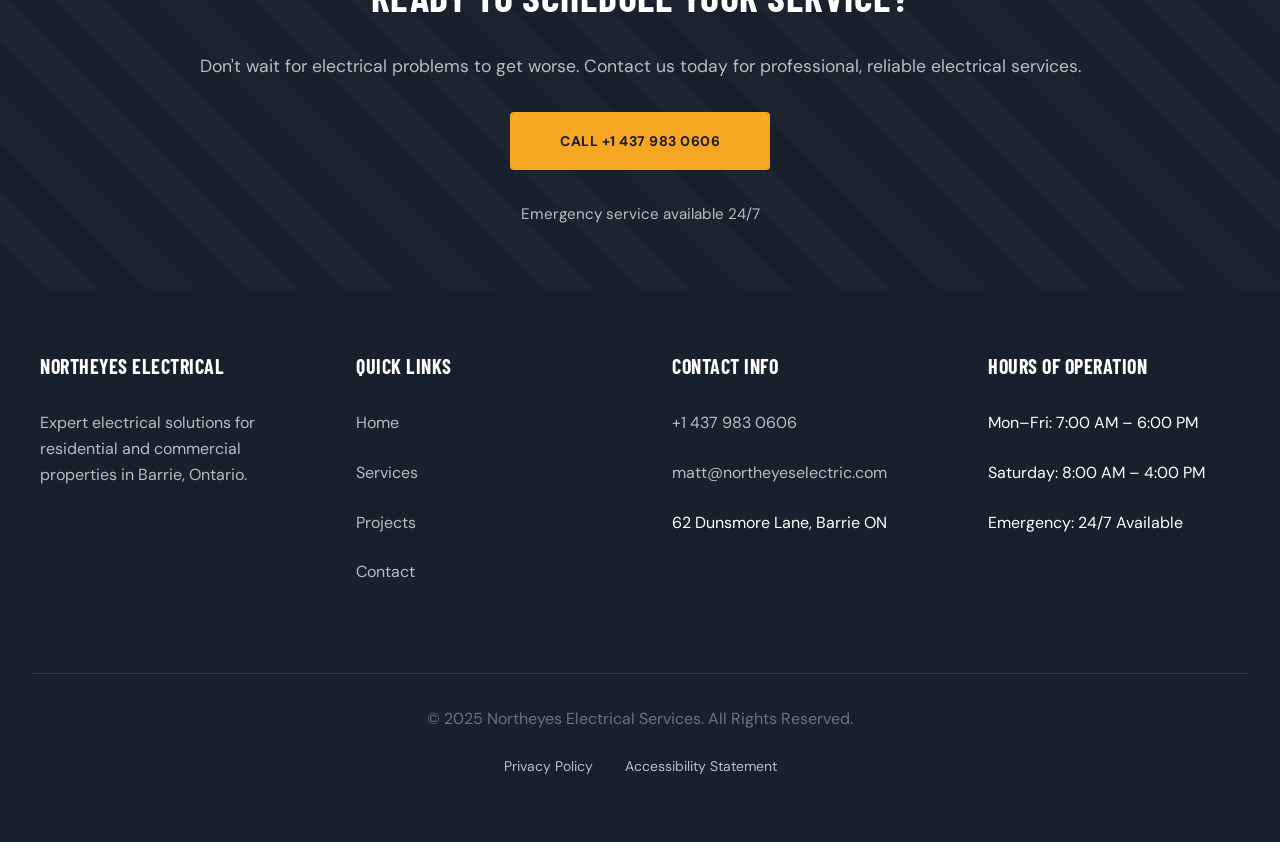
==== commit c32f3309: "Fix: Improve dark card text visibility - make h3 and p text white/light colored for better contrast " ====
--- a/contact.html
+++ b/contact.html
@@ -16,6 +16,9 @@
   <link rel="preconnect" href="https://fonts.gstatic.com" crossorigin>
   <link href="https://fonts.googleapis.com/css2?family=Barlow+Condensed:wght@700&family=DM+Sans:wght@400;500&display=swap" rel="stylesheet">
 
+  <!-- Font Awesome Icons -->
+  <link rel="stylesheet" href="https://cdnjs.cloudflare.com/ajax/libs/font-awesome/6.4.0/css/all.min.css">
+
   <!-- Stylesheet -->
   <link rel="stylesheet" href="css/style.css">
 </head>
@@ -29,7 +32,6 @@
   <div class="nav-container">
     <div class="logo">
       <img src="images/logo.png" alt="Northeyes Electrical Services Logo">
-      <span>Northeyes</span>
     </div>
 
     <nav class="nav-menu">
@@ -80,7 +82,7 @@
         <p>Fill out the form below and we'll get back to you within one business day. For emergencies, please call us directly.</p>
 
         <div class="form-success" id="formSuccess">
-          ✓ <strong>Thank you!</strong> Your message has been received. We'll contact you soon.
+          <i class="fas fa-check-circle"></i> <strong>Thank you!</strong> Your message has been received. We'll contact you soon.
         </div>
 
         <form id="contactForm">
--- a/css/style.css
+++ b/css/style.css
@@ -5,7 +5,7 @@
 /* CSS CUSTOM PROPERTIES (Variables) */
 :root {
     /* Colors */
-    --primary-dark: #0A1628;
+    --primary-dark: #18202C;
     --accent-amber: #F5A623;
     --light-bg: #F4F6F9;
     --text-dark: #1A1A2E;
@@ -560,6 +560,15 @@
     border-left: 4px solid transparent;
 }
 
+.card--dark h3 {
+    color: var(--white);
+    font-weight: 700;
+}
+
+.card--dark p {
+    color: rgba(255, 255, 255, 0.9);
+}
+
 .card--dark:hover {
     border-left-color: var(--accent-amber);
 }
@@ -567,6 +576,14 @@
 .card-icon {
     font-size: 2.5rem;
     margin-bottom: var(--spacing-md);
+    color: var(--accent-amber);
+    display: inline-flex;
+    align-items: center;
+    justify-content: center;
+}
+
+.card-icon i {
+    font-size: 2.5rem;
 }
 
 .card h3 {
@@ -588,6 +605,17 @@
     font-weight: var(--font-weight-bold);
     text-transform: uppercase;
     margin-bottom: var(--spacing-md);
+}
+
+/* Star Rating for Testimonials */
+.star-rating {
+    display: flex;
+    gap: 4px;
+}
+
+.star-rating i {
+    font-size: 1rem;
+    color: var(--accent-amber);
 }
 
 /* ===============================================
@@ -850,6 +878,12 @@
     margin-bottom: var(--spacing-lg);
 }
 
+.form-success i {
+    color: #059669;
+    margin-right: 8px;
+    font-size: 1.2rem;
+}
+
 .form-success.show {
     display: block;
 }
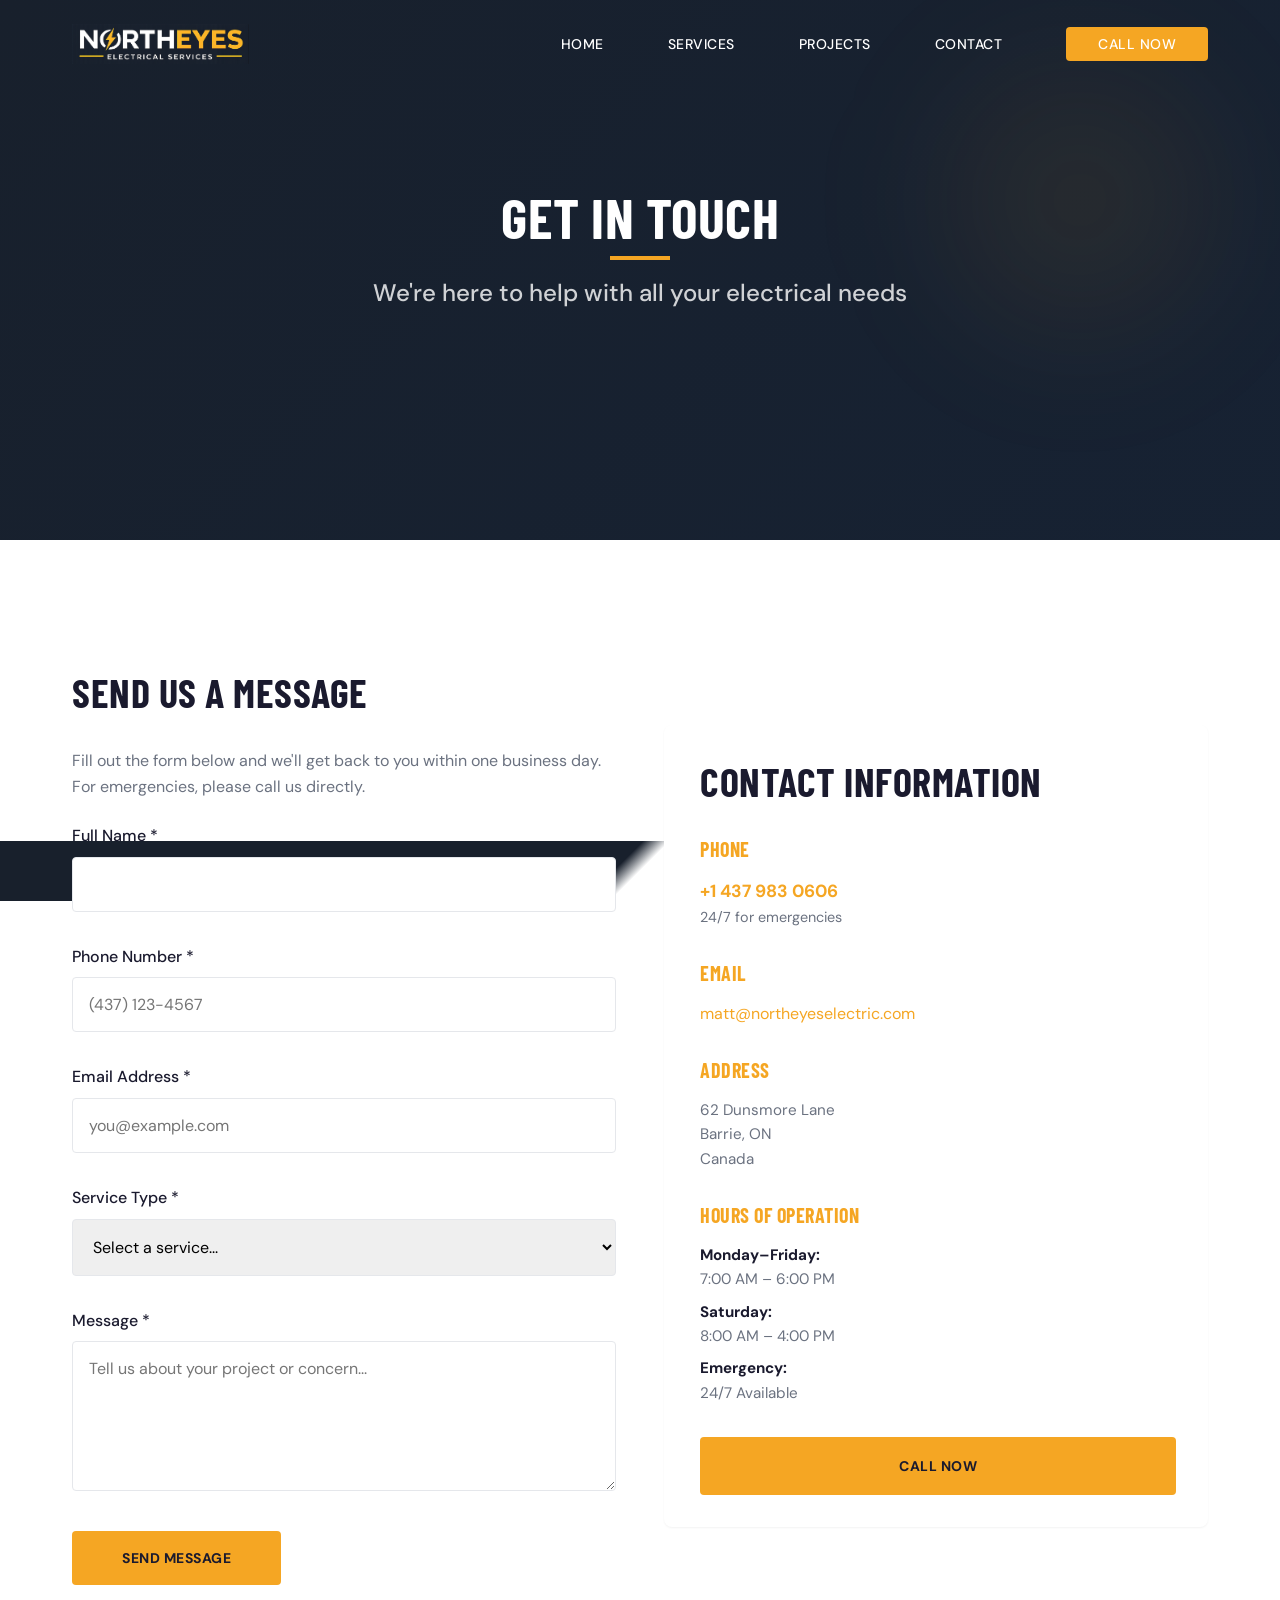
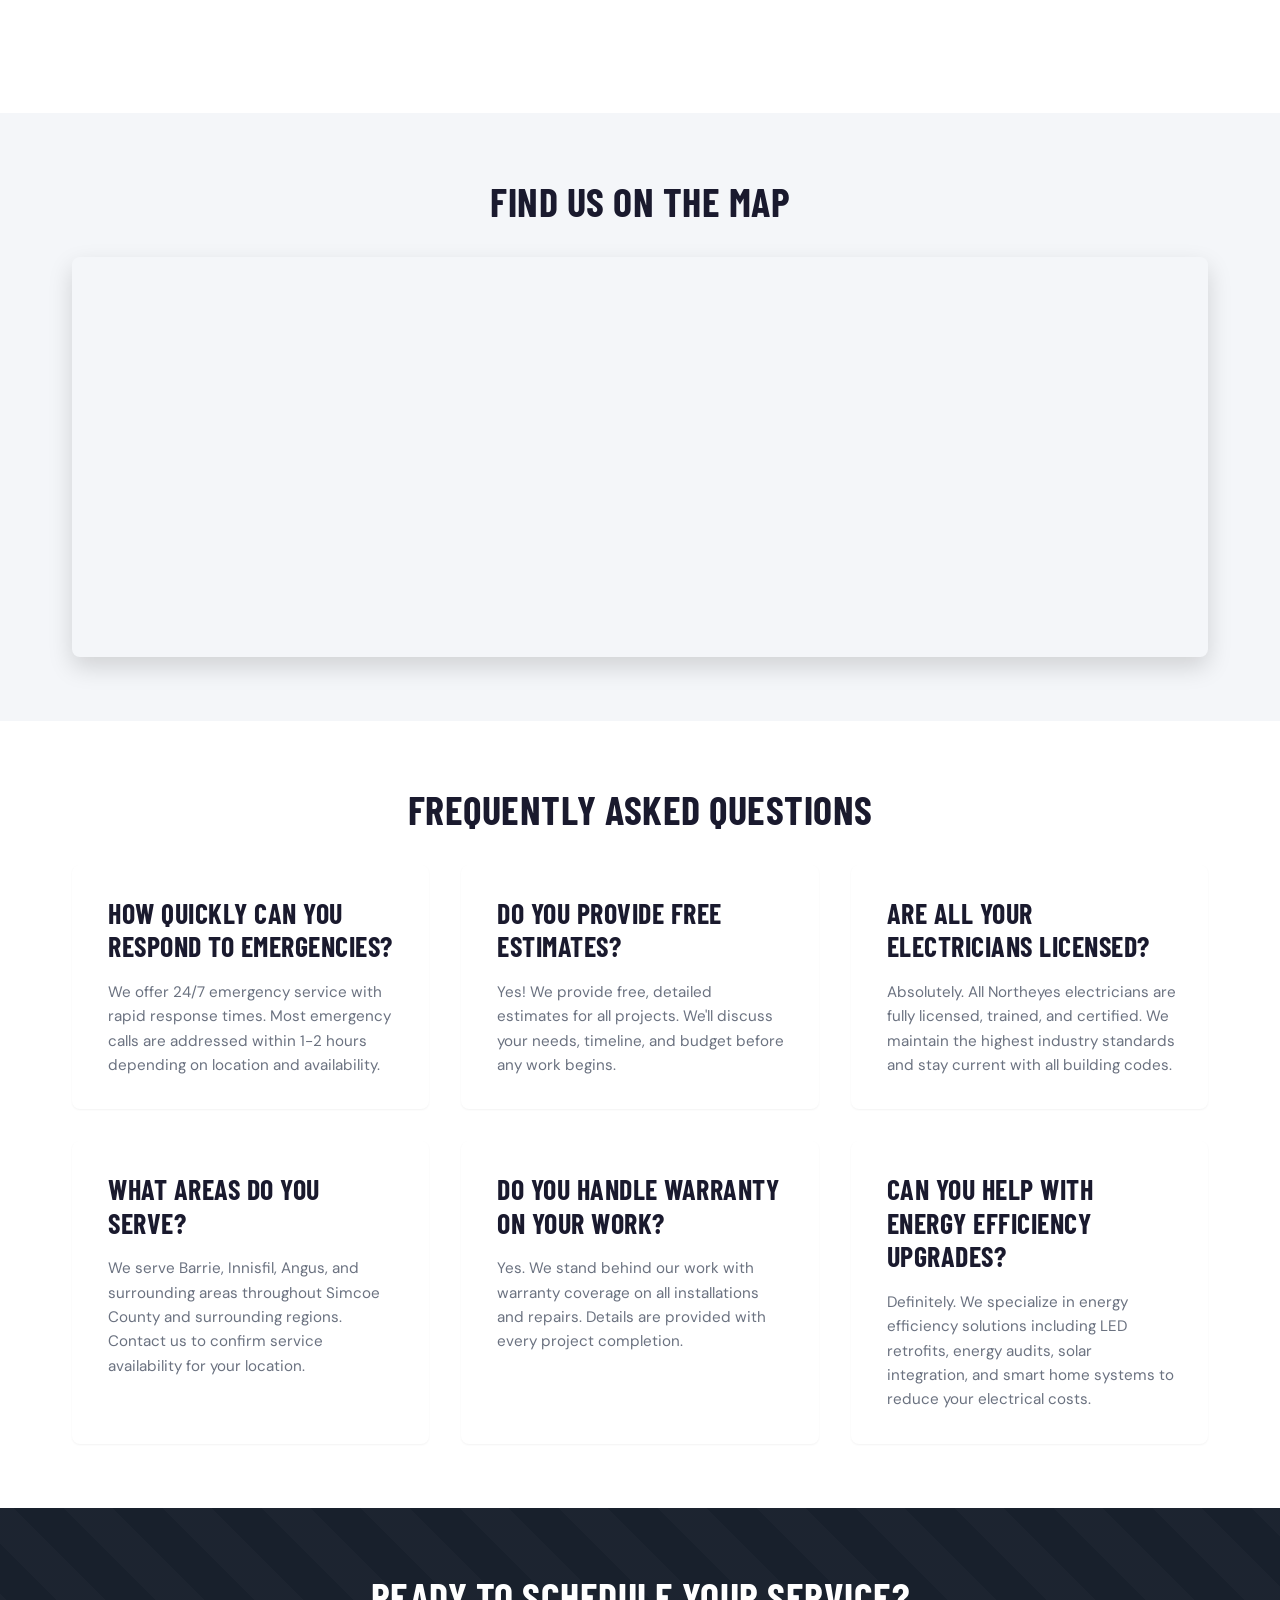
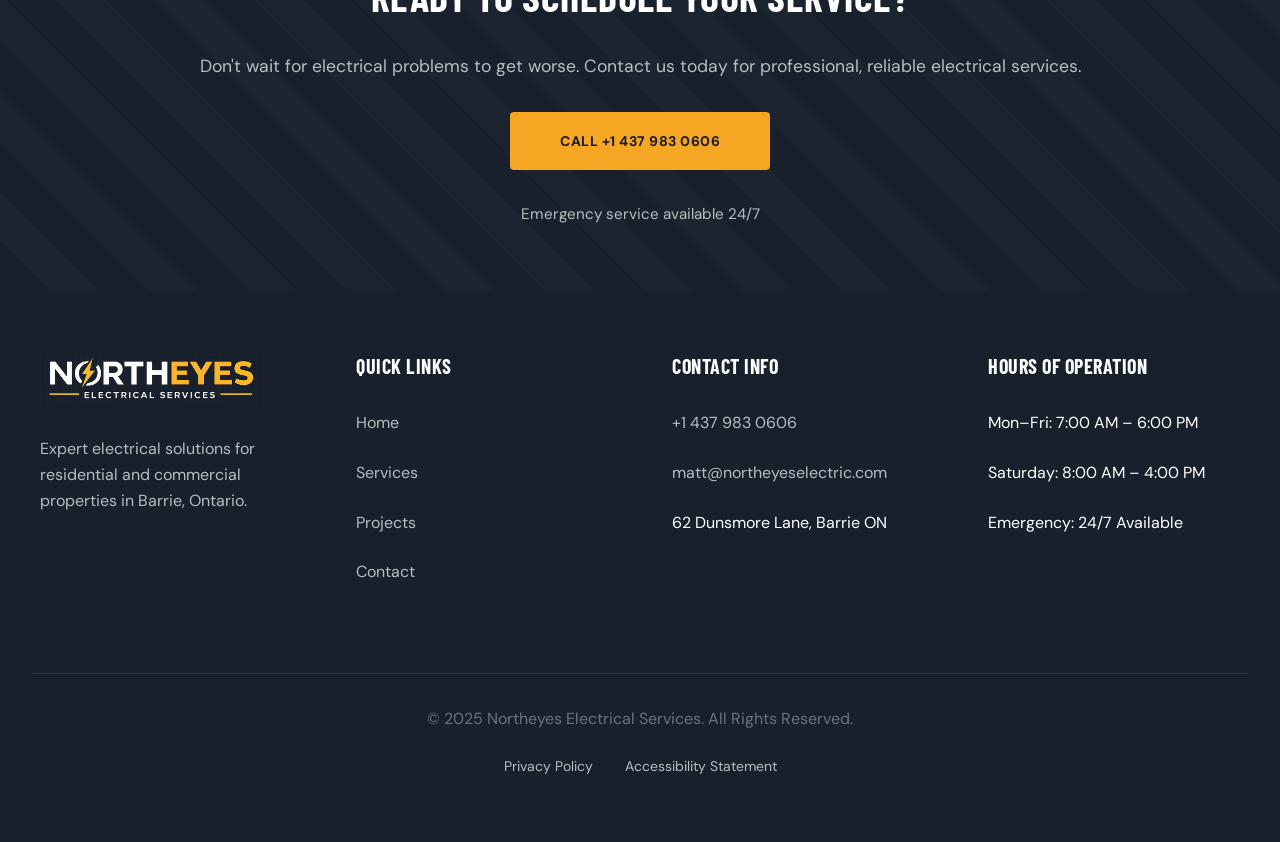
==== commit caeca317: "images" ====
--- a/contact.html
+++ b/contact.html
@@ -271,7 +271,7 @@
 <footer>
   <div class="footer-content">
     <div class="footer-section">
-      <h4>Northeyes Electrical</h4>
+      <a href="index.html"><img src="images/logo.png" alt="Northeyes Electrical Services Logo" class="footer-logo"></a>
       <p class="footer-tagline">Expert electrical solutions for residential and commercial properties in Barrie, Ontario.</p>
     </div>
 
@@ -314,6 +314,17 @@
 </footer>
 
 <!-- ===============================================
+     LIGHTBOX MODAL
+     =============================================== -->
+
+<div id="lightbox" class="lightbox">
+  <div class="lightbox-content">
+    <img id="lightboxImage" class="lightbox-image" src="" alt="">
+    <button class="lightbox-close">&times;</button>
+  </div>
+</div>
+
+<!-- ===============================================
      SCRIPTS
      =============================================== -->
 
--- a/css/style.css
+++ b/css/style.css
@@ -912,6 +912,13 @@
     margin-bottom: var(--spacing-lg);
 }
 
+.footer-logo {
+    height: 50px;
+    width: auto;
+    display: block;
+    margin-bottom: var(--spacing-lg);
+}
+
 .footer-section ul {
     list-style: none;
 }
